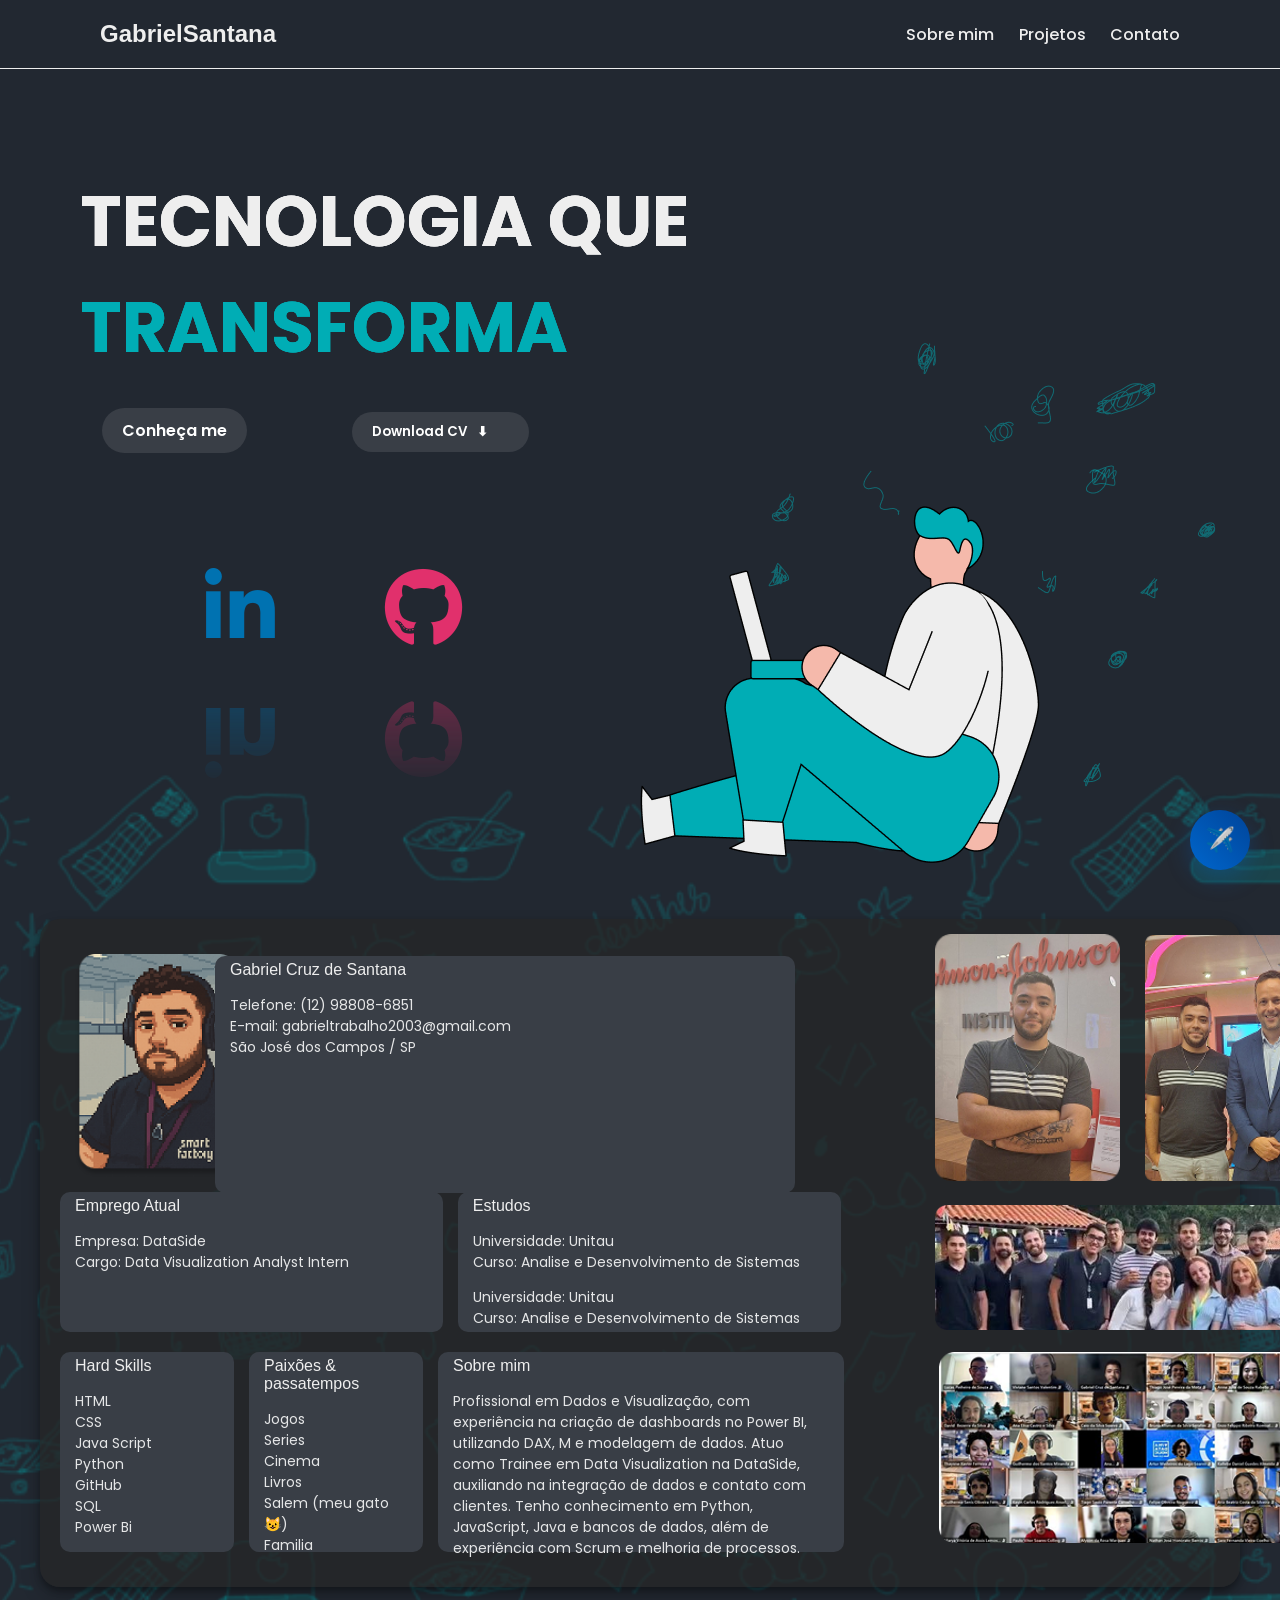
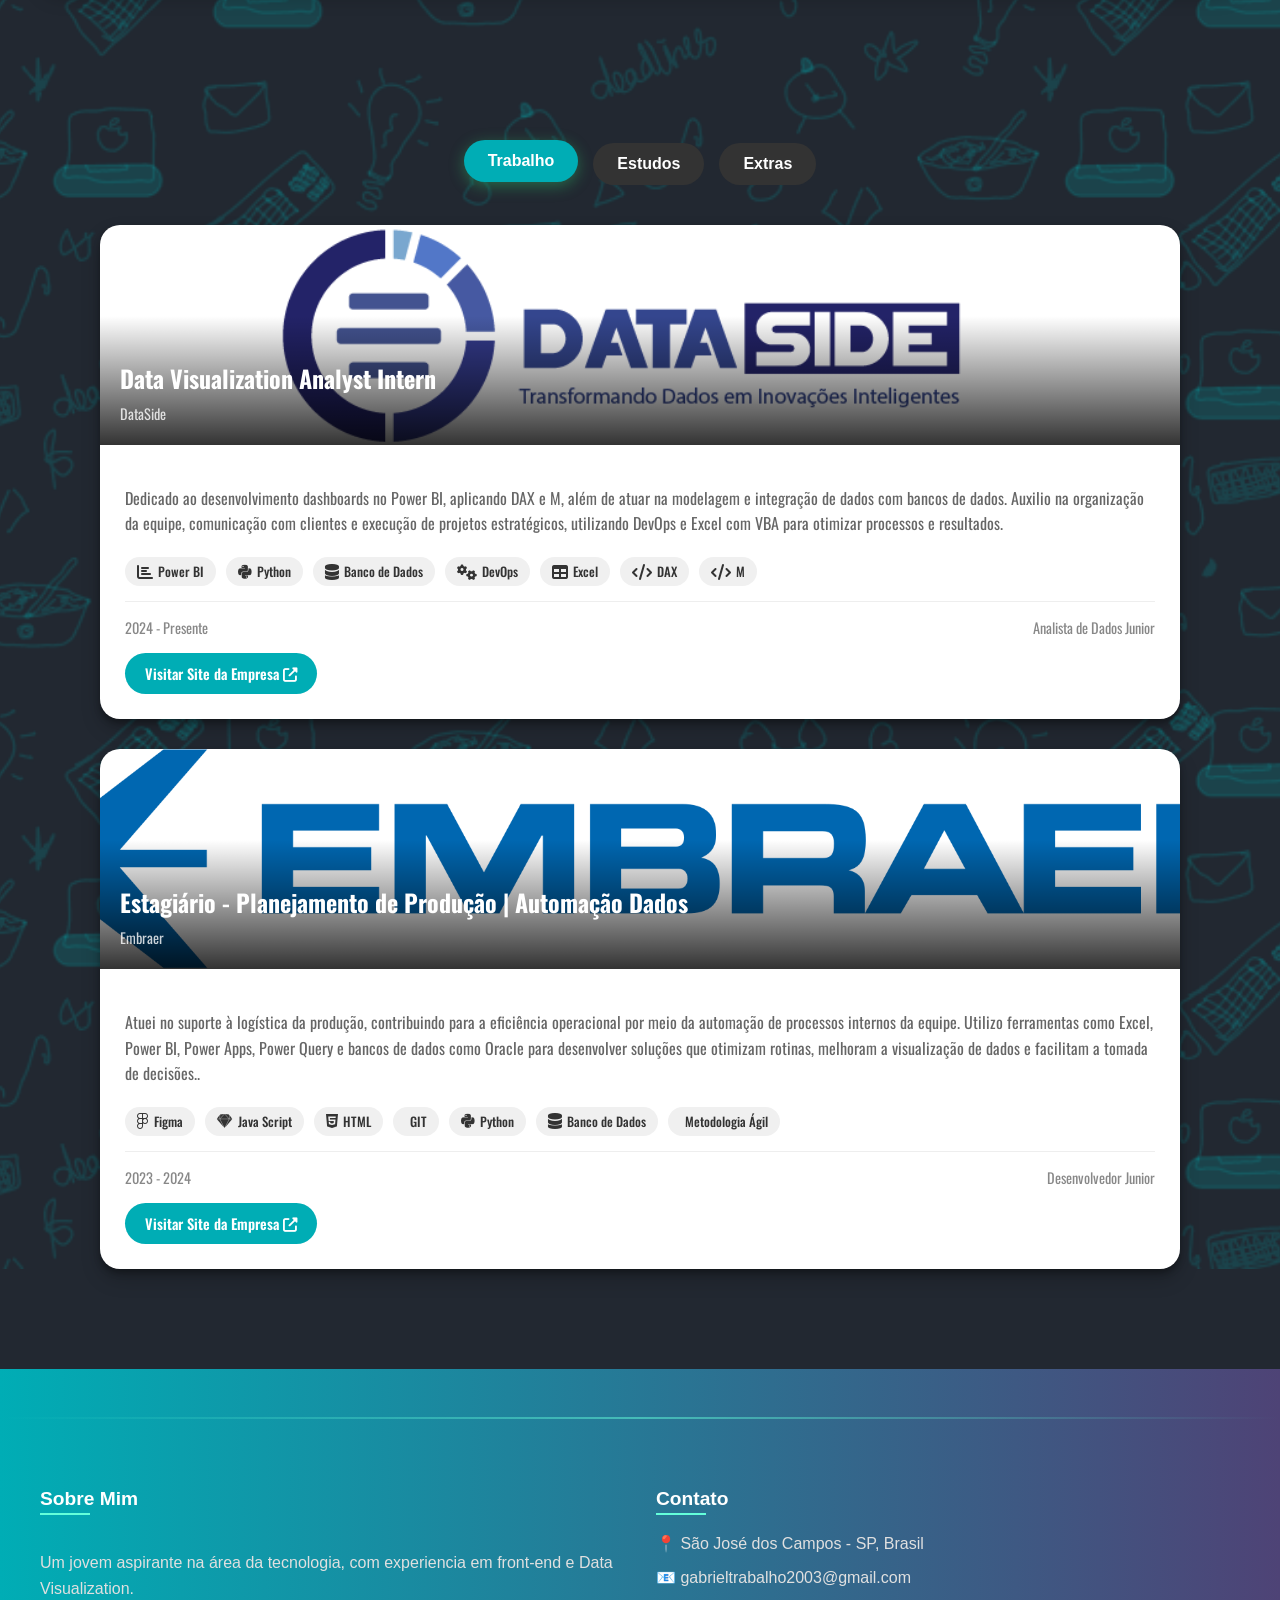
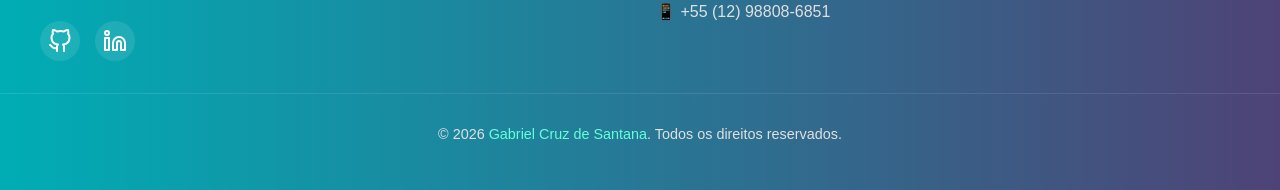
==== index.html @ 1d0c6eae "Rename home.html to index.html" ====
<!DOCTYPE html>
<html lang="en">

<head>
    <link href="https://fonts.googleapis.com/css2?family=Oswald:wght@700&display=swap" rel="stylesheet">
    <link rel="stylesheet" href="https://cdnjs.cloudflare.com/ajax/libs/font-awesome/6.4.2/css/all.min.css">
    <link rel="stylesheet" type="text/css" href="style.css">
    <meta charset="UTF-8">
    <meta name="viewport" content="width=device-width, initial-scale=1.0">
    <title>Document</title>

</head>
<button class="secret-button" onclick="openPasswordModal()">
        ✈️
    </button>

    
    <div class="password-modal" id="passwordModal">
        <div class="password-box">
            <h2>Acesso Especial</h2>
            <p>codigo</p>
            <input type="password" class="password-input" id="passwordInput" placeholder="***">
            <div id="message"></div>
            <br>
            <button class="password-btn" onclick="checkPassword()">Entrar</button>
            <button class="password-btn" onclick="closePasswordModal()" style="background: #666;">Cancelar</button>
        </div>
    </div>

    <div class="animation-container" id="animationContainer">
        <div class="clouds">
            <div class="cloud cloud1"></div>
            <div class="cloud cloud2"></div>
            <div class="cloud cloud3"></div>
        </div>

        <div class="airplane" id="airplane">
            <svg viewBox="0 0 200 100" xmlns="http://www.w3.org/2000/svg">
                <ellipse cx="100" cy="50" rx="80" ry="12" fill="#0066cc"/>
                
                <ellipse cx="80" cy="50" rx="60" ry="8" fill="#004499"/>
                
                <polygon points="20,50 30,40 30,60" fill="#004499"/>
                <polygon points="25,35 35,30 35,45" fill="#0066cc"/>
                
                <circle cx="120" cy="45" r="3" fill="#87CEEB"/>
                <circle cx="130" cy="45" r="3" fill="#87CEEB"/>
                <circle cx="140" cy="45" r="3" fill="#87CEEB"/>
                <circle cx="150" cy="45" r="3" fill="#87CEEB"/>
                
                <ellipse cx="180" cy="50" rx="15" ry="8" fill="#002266"/>
            </svg>
        </div>

        <div class="embraer-logo">
            <h1>TIME EMBRAER</h1>
            <p>Obrigado a todos!</p>
        </div>

        <button class="close-animation" onclick="closeAnimation()">Fechar</button>
    </div>
<body>
    <header class="cabecalho">
        <h1 class="titulo">GabrielSantana</h1>
        <nav class="opicao">
            <a href="#">Sobre mim</a>
            <a href="projetos.html">Projetos</a>
            <a href="#" class="contact-btn" onclick="showContactMessage()">Contato</a>
            <div class="message-overlay" id="messageOverlay">
        <div class="message-box">
            <div class="close-x" onclick="closeMessage()">&times;</div>
            <div class="message-icon">🚧</div>
            <div class="message-title">Em Desenvolvimento</div>
            <div class="message-text">
                Página de contato está sendo construída!<br>
                Em breve você poderá entrar em contato por esse meio. <br> Sita-se Livre para entrar em contato pelo Linkedin
            </div>

            <button class="close-btn" onclick="closeMessage()">Entendi</button>
        </div>
    </div>
        </nav>
    </header>

    <main>
        <div class="stack" style="--stacks: 3;">
            <span style="--index: 0;">
                <h1 class="apresentacao__conteudo__titulo">TECNOLOGIA QUE <br><strong class="titulo-destaque">
                        TRANSFORMA
                    </strong></h1>
            </span>
            <span style="--index: 1;">
                <h1 class="apresentacao__conteudo__titulo">TECNOLOGIA QUE <br><strong class="titulo-destaque">
                        TRANSFORMA
                    </strong></h1>
            </span>
            <span style="--index: 2;">
                <h1 class="apresentacao__conteudo__titulo">TECNOLOGIA QUE <br><strong class="titulo-destaque">
                        TRANSFORMA
                    </strong></h1>
            </span>
        </div>
        <!-- Dentro da div dos botões, adicione o botão animado -->
        <div class="botao1a" style="margin-top: -20px;">
            <a href="#" class="botao1">Conheça me</a>
            <!-- Botão animado -->
            <!-- Botão de download animado -->
            <button class="botao-download" data-arquivo="Currículo Gabriel Santana (2).pdf">
                <span class="texto">Download CV</span>
                <span class="loading">0%</span>
                <span class="icone seta">⬇</span>
                <span class="icone check">✔</span>
              </button>
              

        </div>

        <!-- E no final do body, mantenha esse script -->
        <script>
            document.querySelectorAll('.botao-animado').forEach(botao => {
                botao.addEventListener('click', () => {
                    botao.classList.add('enviado');
                    botao.querySelector('.texto').textContent = 'Enviado';

                    setTimeout(() => {
                        botao.classList.remove('enviado');
                        botao.querySelector('.texto').textContent = 'Enviar';
                    }, 2000);
                });
            });
        </script>

        <div class="codetheword-io" style="margin-left: 150px; margin-top: 100px;">
            <a class="link" href="https://linkedin.com/in/gabriel-santana-dev" target="_blank" style="--color: #0072b1">
                <i class="fa-brands fa-linkedin-in"></i>
            </a>
            <a class="link" href="https://github.com/GabbsSantana" target="_blank" style="--color: #e1306c">
                <i class="fa-brands fa-github"></i>

            </a>
        </div>
        <div class="container-imagens">
            <img class="imagemHome" src="menino de azul.png">
            <img class="imagemHomeback" src="atras menino.png">
        </div>
    </main>
    <main class="pag2" style="margin-top: 100px;">
       
            
            <div class="wrapper">
                <div class="container">
            
                  <!-- Elemento com fundo cinza -->
                    <!-- Elemento SEM fundo -->
                  <div class="item no-bg w-50" style="width: 10%; margin-left: 0px;">
                    <img src="image 4.png" width="10">
                  </div>

                  <div class="item with-bg w-25" style="margin-left: -440px; height: 237px ; margin-top: 17px;">
                    <p class="tituloBloco">Gabriel Cruz de Santana</p>
                    <p></p>
                    <p class="textoBloco"> Telefone: (12) 98808-6851 <br>E-mail: gabrieltrabalho2003@gmail.com <br> São José dos Campos / SP</p>
                  </div>

                  <div style= "margin-top: -278px; margin-left: 875px; border-radius: 8px 8px 8px 8px;">
                    <img src="fotoeu.png" width="185">
                  </div>

                  <div style= "margin-top: -292px; margin-left: 1085px; border-radius: 18px 18px 18px 18px;">
                    <img src="fotojej.png" width="185">
                  </div>

                  <div class="item with-bg w-33" style="height: 140px; margin-top: -50px;">
                    <p class="tituloBloco">Emprego Atual</p>
                    <p></p>
                    <p class="textoBloco"> Empresa: DataSide <br>Cargo:  Data Visualization Analyst Intern</p>
                  </div>

                  <div class="item with-bg w-33" style="height: 140px; margin-top: -50px;">
                    <p class="tituloBloco">Estudos</p>
                    <p></p>
                    <p class="textoBloco"> Universidade: Unitau <br>Curso: Analise e Desenvolvimento de Sistemas</p>
                    <p class="textoBloco"> Universidade: Unitau <br>Curso: Analise e Desenvolvimento de Sistemas</p>
                  </div>

                  <div  style= "margin-top: -142px; margin-left: 875px; border-radius: 8px 8px 8px 8px;">
                    <img src="timeemb.png" width="395px">
                  </div>

                  <div class="item with-bg w-15" style="height: 200px; margin-top: -10px;" >
                    <p class="tituloBloco">Hard Skills</p>
                    <p></p>
                    <p class="textoBloco"> HTML <br> CSS <br> Java Script <br>Python <br> GitHub <br> SQL <br> Power Bi</p>
                  </div>

                  <div class="item with-bg w-15" style="height: 200px; margin-top: -10px;" >
                    <p class="tituloBloco">Paixões & passatempos</p>
                    <p></p>
                    <p class="textoBloco"> Jogos <br> Series <br> Cinema <br>Livros <br> Salem (meu gato😺) <br> Familia </p>
                  </div>

                  <div class="item with-bg w-35"style="height: 200px; margin-top: -10px" >
                    <p class="tituloBloco">Sobre mim</p>
                    <p></p>
                    <p class="textoBloco"> Profissional em Dados e Visualização, com experiência na criação de dashboards no Power BI, 
                        utilizando DAX, M e modelagem de dados. Atuo como Trainee em Data Visualization na DataSide,
                         auxiliando na integração de dados e contato com clientes. Tenho conhecimento em Python, 
                        JavaScript, Java e bancos de dados, além de experiência com Scrum e melhoria de processos.</p>
                  </div>

                  <div  style= "margin-top: -215px; margin-left: 879px; border-radius: 8px 8px 8px 8px;">
                    <img src="dataside.png" width="390px">
                  </div>
                  <!-- 
                  <div class="item no-bg w-25">
                    <img src="foto1.jpg" alt="Imagem">
                  </div>
                  
            
                  <div class="item with-bg w-100">
                    <p>Item que ocupa 100% com fundo</p>
                  </div>
            
                  <div class="item with-bg w-75">
                    <p>Outro com fundo (75%)</p>
                  </div>
            
                  <div class="item no-bg w-25">
                    <p>Outro sem fundo (25%)</p>
                  </div> -->
            
                
              </div>
                </div>
            <div>
                <div style="margin-left: 100px;">
                    <style>
                        ul li a {
                          color: gray; /* cor padrão */
                          text-decoration: none;
                          transition: color 0.3s ease;
                        }
                      
                        ul li.active a {
                          color: white; /* cor quando ativo */
                        }
                      </style>

                      
                      <style>
                      .tab-buttons {
                        display: flex;
                        justify-content: center;
                        margin-bottom: 40px;
                        gap: 15px;
                    }
            
                    .tab-button {
                        padding: 12px 24px;
                        border: none;
                        background: #333;
                        color: white;
                        border-radius: 30px;
                        font-size: 1rem;
                        font-weight: 600;
                        cursor: pointer;
                        transition: all 0.3s ease;
                        position: relative;
                        overflow: hidden;
                        z-index: 1;
                    }
            
                    .tab-button::before {
                        content: '';
                        position: absolute;
                        top: 0;
                        left: 0;
                        width: 0%;
                        height: 100%;
                        background: linear-gradient(90deg, #00ADB5, #2ecc71);
                        transition: width 0.3s ease;
                        z-index: -1;
                    }
            
                    .tab-button:hover::before {
                        width: 100%;
                    }
            
                    .tab-button.active {
                        background: #00ADB5;
                        box-shadow: 0 4px 15px rgba(46, 204, 113, 0.4);
                        transform: translateY(-3px);
                    }
            
                    /* Conteúdo das tabs */
                    .tab-content {
                        display: none;
                        opacity: 0;
                        transform: translateY(20px);
                        transition: all 0.5s ease;
                    }
            
                    .tab-content.active {
                        display: block;
                        opacity: 1;
                        transform: translateY(0);
                    }
            
                    /* Design para Trabalho */
                    .work-section {
                        display: grid;
                        grid-template-columns: repeat(auto-fill, minmax(900px, 1fr));
                        gap: 30px;
                    }
            
                    .work-card {
                        
                        background: white;
                        border-radius: 20px;
                        overflow: hidden;
                        box-shadow: 
  0 4px 6px rgba(0, 0, 0, 0.3), 
  0 10px 20px rgba(0, 0, 0, 0.2);
                        transition: all 0.3s ease;
                        position: relative;
                    }
            
                    .work-card:hover {
                        transform: translateY(-10px);
                        box-shadow: 0 20px 40px rgba(0,0,0,0.15);
                    }
            
                    .work-card-header {
                        height: 220px;
                        position: relative;
                        overflow: hidden;
                    }
            
                    .company-image {
                        width: 100%;
                        height: 100%;
                        object-fit: cover;
                        transition: all 0.5s ease;
                    }
            
                    .work-card:hover .company-image {
                        transform: scale(1.05);
                    }
            
                    .work-card-overlay {
                        position: absolute;
                        bottom: 0;
                        left: 0;
                        right: 0;
                        background: linear-gradient(to top, rgba(0,0,0,0.8), rgba(0,0,0,0));
                        padding: 20px;
                        color: white;
                    }
            
                    .work-card-overlay h3 {
                        font-size: 1.5rem;
                        margin-bottom: 5px;
                        color: white;
                    }
            
                    .work-card-overlay span {
                        font-size: 0.9rem;
                        opacity: 0.8;
                    }
            
                    .work-card-body {
                        padding: 25px;
                    }
            
                    .work-card p {
                        color: #666;
                        line-height: 1.6;
                        margin-bottom: 20px;
                    }
            
                    .tech-tags {
                        display: flex;
                        flex-wrap: wrap;
                        gap: 10px;
                        margin: 15px 0;
                    }
            
                    .tech-tag {
                        background: #f0f0f0;
                        color: #333;
                        padding: 5px 12px;
                        border-radius: 15px;
                        font-size: 0.8rem;
                        font-weight: 500;
                        display: inline-flex;
                        align-items: center;
                        transition: all 0.3s ease;
                    }
            
                    .tech-tag:hover {
                        background: #e0e0e0;
                        transform: translateY(-2px);
                    }
            
                    .tech-tag i {
                        margin-right: 5px;
                        font-size: 1rem;
                    }
            
                    .work-meta {
                        display: flex;
                        justify-content: space-between;
                        color: #888;
                        font-size: 0.9rem;
                        border-top: 1px solid #eee;
                        padding-top: 15px;
                        margin-top: 15px;
                    }
            
                    .company-button {
                        display: inline-block;
                        padding: 10px 20px;
                        background: #00ADB5;
                        color: white;
                        text-decoration: none;
                        border-radius: 30px;
                        font-weight: 600;
                        font-size: 0.9rem;
                        transition: all 0.3s ease;
                        text-align: center;
                        margin-top: 15px;
                    }
            
                    .company-button:hover {
                        transform: translateY(-3px);
                        box-shadow: 0 10px 20px rgba(46, 204, 113, 0.3);
                    }
            
                    /* Design para Estudos */
                    .studies-section {
                        position: relative;
                    }
            
                    .timeline {
                        position: relative;
                        max-width: 1200px;
                        margin: 0 auto;
                    }
            
                    .timeline::after {
                        content: '';
                        position: absolute;
                        width: 6px;
                        background-color: #3498db;
                        top: 0;
                        bottom: 0;
                        left: 50%;
                        margin-left: -3px;
                        border-radius: 10px;
                    }
            
                    .timeline-item {
                        padding: 10px 40px;
                        position: relative;
                        width: 50%;
                        margin-bottom: 60px;
                    }
            
                    .timeline-item::after {
                        content: '';
                        position: absolute;
                        width: 25px;
                        height: 25px;
                        background-color: white;
                        border: 4px solid #2ecc71;
                        top: 15px;
                        border-radius: 50%;
                        z-index: 1;
                    }
            
                    .left {
                        left: 0;
                    }
            
                    .right {
                        left: 50%;
                    }
            
                    .left::after {
                        right: -17px;
                    }
            
                    .right::after {
                        left: -17px;
                    }
            
                    .timeline-content {
                        padding: 25px;
                        background-color: white;
                        position: relative;
                        border-radius: 15px;
                        box-shadow: 0 10px 30px rgba(0,0,0,0.08);
                    }
            
                    .timeline-content::after {
                        content: '';
                        position: absolute;
                        border-width: 10px;
                        border-style: solid;
                    }
            
                    .left .timeline-content::after {
                        top: 15px;
                        right: -20px;
                        border-color: transparent transparent transparent white;
                    }
            
                    .right .timeline-content::after {
                        top: 15px;
                        left: -20px;
                        border-color: transparent white transparent transparent;
                    }
            
                    .timeline-date {
                        display: inline-block;
                        background:  #3498db;
                        color: white;
                        padding: 5px 15px;
                        border-radius: 20px;
                        font-size: 0.9rem;
                        margin-bottom: 10px;
                    }
            
                    .timeline-item h3 {
                        font-size: 1.3rem;
                        margin-bottom: 10px;
                        color: #333;
                    }
            
                    .timeline-item p {
                        color: #666;
                        line-height: 1.6;
                    }
            
                    .study-tech-tags {
                        display: flex;
                        flex-wrap: wrap;
                        gap: 8px;
                        margin-top: 15px;
                    }
            
                    .study-tech-tag {
                        background: rgba(52, 152, 219, 0.1);
                        color: #3498db;
                        padding: 3px 10px;
                        border-radius: 12px;
                        font-size: 0.8rem;
                    }
            
                    /* Design para Outros */
                    .others-section {
                        display: flex;
                        flex-wrap: wrap;
                        gap: 30px;
                        justify-content: center;
                    }
            
                    .hexagon-container {
                        width: 300px;
                        text-align: center;
                        margin-bottom: 20px;
                    }
            
                    .hexagon {
                        position: relative;
                        width: 200px;
                        height: 115px;
                        background: linear-gradient(45deg, #6c5ce7, #a29bfe);
                        margin: 57.5px auto;
                        border-radius: 10px;
                        transition: all 0.3s ease;
                        display: flex;
                        align-items: center;
                        justify-content: center;
                        color: white;
                        font-size: 40px;
                    }
            
                    .hexagon:before,
                    .hexagon:after {
                        content: "";
                        position: absolute;
                        width: 0;
                        left: 0;
                        border-left: 100px solid transparent;
                        border-right: 100px solid transparent;
                    }
            
                    .hexagon:before {
                        bottom: 100%;
                        border-bottom: 57.5px solid #6c5ce7;
                    }
            
                    .hexagon:after {
                        top: 100%;
                        border-top: 57.5px solid #a29bfe;
                    }
            
                    .hexagon:hover {
                        transform: scale(1.05) rotate(5deg);
                        box-shadow: 0 15px 30px rgba(108, 92, 231, 0.3);
                    }
            
                    .hexagon-details {
                        margin-top: 80px;
                        padding: 20px;
                        background: white;
                        border-radius: 15px;
                        box-shadow: 0 10px 30px rgba(0,0,0,0.08);
                    }
            
                    .hexagon-details h3 {
                        font-size: 1.3rem;
                        margin-bottom: 10px;
                        color: #333;
                    }
            
                    .hexagon-details p {
                        color: #666;
                        line-height: 1.6;
                    }
            
                    /* Responsividade */
                    @media screen and (max-width: 768px) {
                        .work-section {
                            grid-template-columns: 1fr;
                        }
            
                        .timeline::after {
                            left: 31px;
                        }
            
                        .timeline-item {
                            width: 100%;
                            padding-left: 70px;
                            padding-right: 25px;
                        }
            
                        .timeline-item::after {
                            left: 15px;
                        }
            
                        .left::after, .right::after {
                            left: 15px;
                        }
            
                        .right {
                            left: 0%;
                        }
            
                        .left .timeline-content::after, 
                        .right .timeline-content::after {
                            left: -20px;
                            border-color: transparent white transparent transparent;
                        }
                    }
                </style>
                <!-- Link para ícones Font Awesome -->
                <link rel="stylesheet" href="https://cdnjs.cloudflare.com/ajax/libs/font-awesome/6.2.0/css/all.min.css">
            </head>
            
            <body >
                <div class="container1">
                    
                    <!-- Botões de navegação entre as abas -->
                    <div class="tab-buttons" style="margin-left: -100px;">
                        <button class="tab-button active" data-tab="work">Trabalho</button>
                        <button class="tab-button" data-tab="studies">Estudos</button>
                        <button class="tab-button" data-tab="others">Extras</button>
                    </div>
                    
                    <!-- Conteúdo da aba Trabalho -->
                    <div id="work" class="tab-content active">
                        <div class="work-section" style="margin-right:100px;"    >
                            <div class="work-card"  >
                                <div class="work-card-header">
                                    <img src="dataside_logo.png" alt="Empresa Exemplo" class="company-image">
                                    <div class="work-card-overlay">
                                        <h3>Data Visualization Analyst Intern</h3>
                                        <span>DataSide</span>
                                    </div>
                                </div>
                                <div class="work-card-body">
                                    <p>Dedicado ao desenvolvimento dashboards no Power BI, aplicando DAX e M, além de atuar na modelagem e 
                                        integração de dados com bancos de dados. Auxilio na organização da equipe, comunicação com clientes e 
                                        execução de projetos estratégicos, utilizando DevOps e Excel com VBA para otimizar processos e resultados.</p>
                                    
                                    <div class="tech-tags">
                                        <span class="tech-tag"><i class="fas fa-chart-bar"></i> Power BI</span>
                                        <span class="tech-tag"><i class="fa-brands fa-python"></i> Python</span>
                                        <span class="tech-tag"><i class="fa-solid fa-database"></i> Banco de Dados</span>
                                        <span class="tech-tag"><i class="fas fa-cogs"></i> DevOps</span>
                                        <span class="tech-tag"><i class="fas fa-table"></i> Excel</span>
                                        <span class="tech-tag"><i class="fas fa-code"></i> DAX</span>
                                        <span class="tech-tag"><i class="fas fa-code"></i> M</span>

                                    </div>
                                    
                                    <div class="work-meta">
                                        <span>2024 - Presente</span>
                                        <span>Analista de Dados Junior</span>
                                    </div>
                                    
                                    <a href="https://www.dataside.com.br/" target="_blank" class="company-button">Visitar Site da Empresa <i class="fas fa-external-link-alt"></i></a>
                                </div>
                            </div>
                            
                            <div class="work-card">
                                <div class="work-card-header">
                                    <img src="Embraer_logo.png" alt="Empresa Exemplo" class="company-image">
                                    <div class="work-card-overlay">
                                        <h3>Estagiário - Planejamento de Produção | Automação Dados</h3>
                                        <span>Embraer</span>
                                    </div>
                                </div>
                                <div class="work-card-body">
                                    <p> Atuei no suporte à logística da produção, contribuindo para a eficiência operacional por meio da automação de processos internos da equipe. 
                                        Utilizo ferramentas como Excel, Power BI, Power Apps, Power Query e bancos de dados 
                                        como Oracle para desenvolver soluções que otimizam rotinas, melhoram a visualização de dados e facilitam a tomada de decisões..</p>
                                    
                                    <div class="tech-tags">
                                        <span class="tech-tag"><i class="fab fa-figma"></i> Figma</span>
                                        <span class="tech-tag"><i class="fab fa-sketch"></i> Java Script</span>
                                        <span class="tech-tag"><i class="fa-brands fa-html5"></i> HTML</span>
                                        <span class="tech-tag"><i class="fa-brands fahon"></i> GIT</span>
                                        <span class="tech-tag"><i class="fa-brands fa-python"></i> Python</span>
                                        <span class="tech-tag"><i class="fa-solid fa-database"></i> Banco de Dados</span>
                                        <span class="tech-tag"><i></i> Metodologia Ágil</span>
                                    </div>
                                    
                                    <div class="work-meta">
                                        <span>2023 - 2024</span>
                                        <span>Desenvolvedor Junior</span>
                                    </div>
                                    
                                    <a href="https://embraer.com/br/pt" target="_blank" class="company-button">Visitar Site da Empresa <i class="fas fa-external-link-alt"></i></a>
                                </div>
                            </div>
                            
                            
                        </div>
                    </div>
                    
                    <div id="studies" class="tab-content">
                        <div class="studies-section">
                            <div class="timeline">
                                <div class="timeline-item left" style="margin-left: -80px;">
                                    <div class="timeline-content">
                                        <span class="timeline-date">2025 - 2027</span>
                                        <h3>Big Data e Inteligência Analítica - Grupo Anchieta</h3>
                                        <p>Curso voltado para o domínio de ferramentas e técnicas de análise de grandes volumes de dados, com foco em geração de insights
                                             estratégicos. Estudo de fundamentos de Big Data, estatística aplicada, mineração de dados, visualização com ferramentas como
                                              Power BI e linguagens como Python e SQL. A formação desenvolve competências para tomada de decisão orientada por dados.</p>
                                        <div class="study-tech-tags">
                                            <span class="study-tech-tag">Python</span>
                                            <span class="study-tech-tag">TensorFlow</span>
                                            <span class="study-tech-tag">PyTorch</span>
                                            <span class="study-tech-tag">Deep Learning</span>
                                            <span class="study-tech-tag">Algoritmos</span>
                                        </div>
                                    </div>
                                </div>
                                
                                <div class="timeline-item right">
                                    <div class="timeline-content">
                                        <span class="timeline-date">2023 - 2026</span>
                                        <h3>Análise e Desenvolvimento de Sistemas - UNITAU</h3>
                                        <p>Curso focado em desenvolvimento de software, análise de sistemas, bancos de dados, lógica de programação 
                                            e metodologias ágeis. Ao longo da formação, desenvolvo habilidades práticas em linguagens como Java, 
                                            JavaScript e Python, além de atuar com modelagem de dados, engenharia de software e infraestrutura.

                                        </p>
                                        <div class="study-tech-tags">
                                            <span class="study-tech-tag">Java</span>
                                            <span class="study-tech-tag">SQL</span>
                                            <span class="study-tech-tag">UML</span>
                                            <span class="study-tech-tag">Metodologias Ágeis</span>
                                            <span class="study-tech-tag">Estrutura de Dados</span>
                                        </div>
                                    </div>
                                </div>
                                
                            </div>
                        </div>
                    </div>
                    
                    <div id="others" class="tab-content">
                        <div class="others-section">
                             <div id="container" style="background-color: #f0f0f0   ;">
  <div class="container">
        <div class="program-section">
            <div class="header">
                <h1 class="program-title">1000dev</h1>
                <p class="program-subtitle">Programa de Desenvolvimento em Tecnologia</p>
            </div>

            <div class="content-grid">
                <div class="programa1000dev-mentor-section">
                    <h3 class="programa1000dev-mentor-title">💬 Depoimento do Mentor</h3>
                    <blockquote class="programa1000dev-mentor-quote">
                        "Tive a oportunidade de atuar como mentor do Gabriel no programa 1000 DEVs. Durante esse período, ele demonstrou grande engajamento, 
                        dedicação e interesse em seu desenvolvimento, buscando constantemente aprimorar tanto suas soft skills quanto suas hard skills.

Gabriel sempre esteve aberto a feedbacks e, de forma proativa, implementou ações para melhorar seu desempenho profissional e evoluir suas habilidades técnicas.

Tenho certeza de que Gabriel tem um futuro brilhante pela frente!
                    </blockquote>
                    <div class="programa1000dev-mentor-info">
                        <div class="programa1000dev-mentor-avatar">JS</div>
                        <div class="programa1000dev-mentor-details">
                            <h4>André Oliveira </h4>
                            <p>Gerente de Marketing | Johnson & Johnson</p>
                        </div>
                    </div>
                </div>

                <div class="program-images">
                    <div class="image-placeholder" onclick="openModal('fotojej.png')">
                        <img src="fotojej.png">
                    </div>
                    <div class="image-placeholder" onclick="openModal('grupoJJ.jpg')">
                        <img src="grupoJJ.jpg" style="width: 200px;">
                    </div>
                    
                </div>
            </div>

            <div class="partners-section">
                <h2 class="partners-title">Parceiros do Programa</h2>
                <div class="partners-grid">
                    <div class="partner-logo jj">
                        <div>JOHNSON &</div>
                        <div>JOHNSON</div>
                        <div style="font-size: 0.7rem; margin-top: 0.3rem;">Healthcare Innovation</div>
                    </div>
                    <div class="partner-logo einstein">
                        <div>HOSPITAL</div>
                        <div>ALBERT EINSTEIN</div>
                        <div style="font-size: 0.7rem; margin-top: 0.3rem;">Excellence in Health</div>
                    </div>
                    <div class="partner-logo mesttra">
                        <div>MESTTRA</div>
                        <div style="font-size: 0.7rem; margin-top: 0.3rem;">Education & Technology</div>
                    </div>
                </div>
            </div>

            <div class="achievements">
                <h3>🚀 Conquistas no Programa</h3>
                <p>Desenvolvimento de habilidades técnicas avançadas e networking profissional no setor de tecnologia.</p>
            </div>
        </div>
    </div>

    <!-- Modal para exibir fotos grandes -->
    <div id="photoModal" class="modal">
        <div class="modal-content">
            <span class="close" onclick="closeModal()">&times;</span>
            <img class="modal-image" id="modalImage" src="" alt="Foto do Programa">
        </div>
    </div>

    <script>
        function openModal(imageSrc) {
            const modal = document.getElementById('photoModal');
            const modalImg = document.getElementById('modalImage');
            modal.style.display = 'block';
            modalImg.src = imageSrc;
        }

        function closeModal() {
            const modal = document.getElementById('photoModal');
            modal.style.display = 'none';
        }

        // Fechar modal clicando fora da imagem
        window.onclick = function(event) {
            const modal = document.getElementById('photoModal');
            if (event.target == modal) {
                modal.style.display = 'none';
            }
        }

        // Fechar modal com tecla ESC
        document.addEventListener('keydown', function(event) {
            if (event.key === 'Escape') {
                closeModal();
            }
        });
    </script>
                        </div>
                    </div>
                </div>
            
                <script>
                    document.addEventListener('DOMContentLoaded', function() {
                        // Funcionalidade das abas
                        const tabButtons = document.querySelectorAll('.tab-button');
                        const tabContents = document.querySelectorAll('.tab-content');
                        
                        tabButtons.forEach(button => {
                            button.addEventListener('click', function() {
                                // Remover classes ativas
                                tabButtons.forEach(btn => btn.classList.remove('active'));
                                tabContents.forEach(content => content.classList.remove('active'));
                                
                                // Adicionar classe ativa ao botão clicado
                                this.classList.add('active');
                                
                                // Mostrar conteúdo correspondente
                                const tabId = this.getAttribute('data-tab');
                                document.getElementById(tabId).classList.add('active');
                            });
                        });
                        
                        // Efeito de animação ao aparecer
                        function animateContent() {
                            const activeContent = document.querySelector('.tab-content.active');
                            if (activeContent) {
                                const items = activeContent.querySelectorAll('.work-card, .timeline-item, .hexagon-container');
                                items.forEach((item, index) => {
                                    setTimeout(() => {
                                        item.style.opacity = '0';
                                        item.style.transform = 'translateY(20px)';
                                        setTimeout(() => {
                                            item.style.transition = 'all 0.5s ease';
                                            item.style.opacity = '1';
                                            item.style.transform = 'translateY(0)';
                                        }, 50);
                                    }, index * 150);
                                });
                            }
                        }
                        
                        // Inicializar animação
                        animateContent();
                        
                        // Adicionar animação ao trocar de aba
                        tabButtons.forEach(button => {
                            button.addEventListener('click', function() {
                                setTimeout(animateContent, 100);
                            });
                        });
                    });
                </script>
            </div>
       </div>
    </main>
    
    <footer class="footer">
        <div class="footer-divider"></div>
        <div class="footer-container">
            <div class="footer-section">
                <h3>Sobre Mim</h3>
                <p>Um jovem aspirante na área da tecnologia, com experiencia em front-end e Data Visualization.</p>
                <div class="social-icons">
                    <a  href="https://github.com/GabbsSantana" aria-label="GitHub" target="_blank">
                        <svg width="24" height="24" viewBox="0 0 24 24" fill="none" stroke="currentColor" stroke-width="2" stroke-linecap="round" stroke-linejoin="round">
                            <path d="M9 19c-5 1.5-5-2.5-7-3m14 6v-3.87a3.37 3.37 0 0 0-.94-2.61c3.14-.35 6.44-1.54 6.44-7A5.44 5.44 0 0 0 20 4.77 5.07 5.07 0 0 0 19.91 1S18.73.65 16 2.48a13.38 13.38 0 0 0-7 0C6.27.65 5.09 1 5.09 1A5.07 5.07 0 0 0 5 4.77a5.44 5.44 0 0 0-1.5 3.78c0 5.42 3.3 6.61 6.44 7A3.37 3.37 0 0 0 9 18.13V22"></path>
                        </svg>
                    </a>
                    <a href="https://www.linkedin.com/in/gabriel-santana-dev/" aria-label="LinkedIn" target="_blank">
                        <svg width="24" height="24" viewBox="0 0 24 24" fill="none" stroke="currentColor" stroke-width="2" stroke-linecap="round" stroke-linejoin="round">
                            <path d="M16 8a6 6 0 0 1 6 6v7h-4v-7a2 2 0 0 0-2-2 2 2 0 0 0-2 2v7h-4v-7a6 6 0 0 1 6-6z"></path>
                            <rect x="2" y="9" width="4" height="12"></rect>
                            <circle cx="4" cy="4" r="2"></circle>
                        </svg>
                    </a>
                
                </div>
            </div>

        

            <div class="footer-section contact-info">
                <h3>Contato</h3>
                <span>📍 São José dos Campos - SP, Brasil</span>
                <span>📧 gabrieltrabalho2003@gmail.com</span>
                <span>📱 +55 (12) 98808-6851</span>
            </div>

           
        </div>

        <div class="copyright">
            &copy; <span id="year">2025</span> <a href="#">Gabriel Cruz de Santana</a>. Todos os direitos reservados.
            <script>
                document.getElementById('year').textContent = new Date().getFullYear();
            </script>
            <script>
        function openPasswordModal() {
            document.getElementById('passwordModal').style.display = 'flex';
            document.getElementById('passwordInput').focus();
        }

        function closePasswordModal() {
            document.getElementById('passwordModal').style.display = 'none';
            document.getElementById('passwordInput').value = '';
            document.getElementById('message').innerHTML = '';
        }

        function checkPassword() {
            const password = document.getElementById('passwordInput').value;
            const messageDiv = document.getElementById('message');
            
            if (password === '123') {
                messageDiv.innerHTML = '<div class="success-message">Acesso liberado! Iniciando animação...</div>';
                setTimeout(() => {
                    closePasswordModal();
                    startAnimation();
                }, 1000);
            } else {
                messageDiv.innerHTML = '<div class="error-message">Senha incorreta. Tente novamente.</div>';
                document.getElementById('passwordInput').value = '';
                document.getElementById('passwordInput').focus();
            }
        }

        function startAnimation() {
            const container = document.getElementById('animationContainer');
            container.style.display = 'block';
            
            // Reset da animação do avião
            const airplane = document.getElementById('airplane');
            airplane.style.animation = 'none';
            airplane.offsetHeight; // Trigger reflow
            airplane.style.animation = 'flyAcross 8s ease-in-out';
        }

        function closeAnimation() {
            document.getElementById('animationContainer').style.display = 'none';
        }

        // Permitir Enter na senha
        document.getElementById('passwordInput').addEventListener('keypress', function(e) {
            if (e.key === 'Enter') {
                checkPassword();
            }
        });

        // Fechar modal com ESC
        document.addEventListener('keydown', function(e) {
            if (e.key === 'Escape') {
                if (document.getElementById('passwordModal').style.display === 'flex') {
                    closePasswordModal();
                } else if (document.getElementById('animationContainer').style.display === 'block') {
                    closeAnimation();
                }
            }
        });

        function showContactMessage() {
            const overlay = document.getElementById('messageOverlay');
            overlay.classList.add('show');
            
            // Adiciona som de notificação (opcional)
            // playNotificationSound();
        }

        function closeMessage() {
            const overlay = document.getElementById('messageOverlay');
            overlay.classList.remove('show');
        }

        // Fecha a mensagem ao clicar no fundo
        document.getElementById('messageOverlay').addEventListener('click', function(e) {
            if (e.target === this) {
                closeMessage();
            }
        });

        // Fecha a mensagem com a tecla ESC
        document.addEventListener('keydown', function(e) {
            if (e.key === 'Escape') {
                closeMessage();
            }
        });

        // Função opcional para som de notificação
        function playNotificationSound() {
            // Cria um som simples usando Web Audio API
            const audioContext = new (window.AudioContext || window.webkitAudioContext)();
            const oscillator = audioContext.createOscillator();
            const gainNode = audioContext.createGain();
            
            oscillator.connect(gainNode);
            gainNode.connect(audioContext.destination);
            
            oscillator.frequency.setValueAtTime(800, audioContext.currentTime);
            gainNode.gain.setValueAtTime(0.1, audioContext.currentTime);
            gainNode.gain.exponentialRampToValueAtTime(0.01, audioContext.currentTime + 0.5);
            
            oscillator.start(audioContext.currentTime);
            oscillator.stop(audioContext.currentTime + 0.5);
        }
    </script>
        </div>
    </footer>
</body>

</html>
<script src="home.js"></script>
---- style.css ----
@import url('https://fonts.googleapis.com/css2?family=Krona+One&family=Montserrat:wght@400;600&family=Poppins&display=swap');
@import url("https://use.fontawesome.com/releases/v6.4.2/css/all.css");
@import url('https://fonts.googleapis.com/css?family=Oswald:400,700');
@import url('https://fonts.googleapis.com/css2?family=Righteous&display=swap');




 .message-box {
            background: white;
            padding: 30px;
            border-radius: 10px;
            box-shadow: 0 10px 30px rgba(0, 0, 0, 0.3);
            text-align: center;
            max-width: 400px;
            width: 90%;
            transform: scale(0.7) translateY(50px);
            transition: all 0.4s cubic-bezier(0.68, -0.55, 0.265, 1.55);
        }

        .message-overlay.show .message-box {
            transform: scale(1) translateY(0);
        }

        /* Ícone animado */
        .message-icon {
            font-size: 3rem;
            margin-bottom: 20px;
            animation: bounce 1s ease-in-out infinite alternate;
        }

        @keyframes bounce {
            from {
                transform: translateY(0px);
            }
            to {
                transform: translateY(-10px);
            }
        }

        /* Título da mensagem */
        .message-title {
            color: #333;
            font-size: 1.5rem;
            margin-bottom: 15px;
            font-weight: bold;
        }

        /* Texto da mensagem */
        .message-text {
            color: #666;
            font-size: 1rem;
            margin-bottom: 25px;
            line-height: 1.5;
        }

        /* Botão de fechar */
        .close-btn {
            background: #28a745;
            color: white;
            padding: 10px 20px;
            border: none;
            border-radius: 5px;
            cursor: pointer;
            font-size: 14px;
            transition: all 0.3s;
        }

        .close-btn:hover {
            background: #218838;
            transform: translateY(-2px);
        }



        /* X para fechar no canto */
        .close-x {
            position: absolute;
            top: 15px;
            right: 20px;
            font-size: 20px;
            color: #999;
            cursor: pointer;
            transition: color 0.3s;
        }

        .close-x:hover {
            color: #333;
        }
        .message-overlay {
            position: fixed;
            top: 0;
            left: 0;
            width: 100%;
            height: 100%;
            background: rgba(0, 0, 0, 0.5);
            display: none;
            justify-content: center;
            align-items: center;
            z-index: 1000;
            opacity: 0;
            transition: opacity 0.3s ease;
        }

        .message-overlay.show {
            display: flex;
            opacity: 1;
        }




body {
    background-color: #222831;
    margin: 0;
    padding: 0;
    color: #EEEEEE;
    font-family: 'Oswald', sans-serif;
}

.cabecalho {
    border-bottom: 1px solid #EEEEEE;
    padding: 20px 100px;
    display: flex;
    justify-content: space-between;
    align-items: center;
}

.titulo {
    font-weight: 700;
    font-size: 24px;
    margin: 0;
}

.opicao a {
    margin-left: 20px;
    color: #EEEEEE;
    text-decoration: none;
    font-weight: 500;
    font-family: 'Poppins';
}

.opicao a:hover {
    text-decoration: underline;
}

.apresentacao__conteudo__titulo{
    margin-left: 80px;
    margin-top: 100px;
    color: #EEEEEE;
    font-size: 70px;
    font-family: 'Poppins', sans-serif;
    font-weight: bold;
}

.titulo-destaque{
    color: #00ADB5;
}

.stack {
    display: grid;
    grid-template-columns: 1fr;
}

.stack span{
    font-weight: bold;
    grid-row-start: 1;
    grid-column-start: 1;
    font-size: 4rem;
    --stack-height: calc(100% / var(--stacks) - 1px);
    --inverse-index: calc(calc(var(--stacks)-1) - var(-index));
    --clip-top: calc(var(--strack-height) * var(--index));
    --clip-bottom: calc(var(--stack-height) * var(--inverse-index));
    clip-path: inset(var(--clip-top) 0 var(--clip-bottom) 0);
    animation: stack 340ms cubic-bezier(.46, .29, 0, 1.24) 1 backwards calc(var(--index) * 120ms), glitch 2s ease infinite 2s alternate-reverse;
}

.stack span:nth-child(odd) { --glitch-translate: 8px}
.stack span:nth-child(even) {--glitch-translate:-8px}

@keyframes stack {
    0%{
        opacity: 0;
        transform: translateX(-50%);
        text-shadow: -2px 3px 0 red, 2px -3px 0 blue;
    };
    60%{
        opacity:0.5;
        transform: translateX(50%);
    }
    80%{
        transform: none;
        opacity: 1;
        text-shadow: 2px -3px 0 red, -2px 3px 0 blue;
    }
    100%{
        text-shadow: none;
    }
}

@keyframes glitch{
    0%{
        text-shadow: -2px 3px 0 red, 2px -3px 0 blue;
        transform: translate(var(--glitch-translate));
    }
    2%{
        text-shadow: 2px -3px 0 red, -2px 3px 0 blue;
    }
    5%, 100% { text-shadow: none; transform: none;}
}


.link{
    margin: 0 35px ;
    border-radius: 50%;
    box-sizing: border-box;
    background: #fff;
    width: 110px;
    height: 110px;
    display: inline-flex;
    justify-content: center ;
    align-items: center;
    text-decoration: none;
    transition: 0.5s;
    background: rgba(0, 0, 0, 0);
    color: var(--color);
    font-size: 5em;
    -webkit-box-reflect: below 20px linear-gradient(to bottom, rgba(0, 0, 0, 0), rgba(37, 7, 7, 0.4));
    
}

.link:hover{
    background: var(--color);
    color: #050801;
    box-shadow: 0 0 5px var(--color),
        0 0 25px var(--color),
        0 0 50px var(--color),
        0 0 200px var(--color);

}

.container-imagens {
    position: relative;
    width: fit-content; /* Ou defina uma largura fixa, se quiser */
}

.imagemHome,
.imagemHomeback {
    position: absolute;
    top: -25vw;
    left: 60vw;
}

.imagemHome {
    z-index: 2; /* Fica na frente */
    top: -14vw;
    left: 50vw;
}

.imagemHomeback {
    z-index: 1; /* Fica atrás */
}

.botao1 {
    color: #ffffff;
    text-decoration: none; /* remove sublinhado */
    font-family: 'Poppins', sans-serif;
    display: inline-block;
    margin-left: 8vw;
    background-color: #393E46;
    padding: 10px 20px;
    border: none;
    border-radius: 30px;
    font-weight: 600;
    cursor: pointer;
    transition: background-color 0.3s ease;
}

.botao1:hover {
    background-color: #00ADB5;
    color: #000000; /* mantém a cor no hover */
}

.botao-download {
    font-weight: 600;
    font-family: 'Poppins', sans-serif;
    margin-left: 100px;
    position: relative;
    display: inline-flex;
    align-items: center;
    gap: 10px;
    padding: 10px 20px;
    border: none;
    background-color: #393E46;
    color: white;
    border-radius: 30px;
    text-decoration: none;
    cursor: pointer;
    transition: background-color 0.3s ease;
    overflow: hidden;
  }

  .botao-download:hover{
    background-color: #00ADB5;
    color: #000000;
  }
  
  .botao-download .seta,
  .botao-download .check {
    transition: all 0.3s ease;
  }
  
  .botao-download .loading {
    position: absolute;
    right: 20px;
    top: 50%;
    transform: translateY(-50%);
    font-size: 16px;
    font-weight: bold;
    opacity: 0;
    transition: all 0.3s ease;
  }
  
  .botao-download.baixando .seta,
  .botao-download.baixando .check {
    opacity: 0;
    transform: translateY(-50%) scale(0.5);
  }
  
  .botao-download.baixando .loading {
    opacity: 1;
  }
  
  .botao-download .check {
    color: lime;
    opacity: 0;
  }

  .pag2 {
    background-image: url('fundo.png');
    background-size: cover;
    background-position: center;
    background-repeat: no-repeat;
    margin: 0;
    padding: 0;
    color: #EEEEEE;
    font-family: 'Oswald', sans-serif;
  }

  .sobremim{
    margin-top: 200px;
    margin-left: 10vw;
    display: inline-block;
    padding: 20vw 40vw;
    background-color: #262525;
    opacity: 55%;
  }
  
  .avatar{
    margin-top: -700px;
    margin-left: -600px;
  }
  
  .sobremim1{
    background-color: #262525;
  }

  body {
    margin: 0;
    font-family: sans-serif;
    background-image: url('image.png'); /* imagem de fundo */
    background-size: cover;
    background-position: center;
  }
  
  body {
    margin: 0;
    font-family: sans-serif;
    background-image: url('image.png'); /* imagem de fundo */
    background-size: cover;
    background-position: center;
  }
  
  .wrapper {
    padding: 40px;
    display: flex;
    justify-content: center;
    align-items: center;
    min-height: 100vh;
  }
  
  .container {
    box-shadow: 0 8px 15px rgba(0, 0, 0, 0.3);
  border-radius: 10px;
  box-shadow: 
  0 4px 6px rgba(0, 0, 0, 0.3), 
  0 10px 20px rgba(0, 0, 0, 0.2);

    background-color: rgba(38, 38, 37, 0.70); /* cinza com 15% de opacidade */
    border-radius: 20px;
    padding: 20px;
    display: flex;
    flex-wrap: wrap;
    gap: 15px;
    max-width: 1320px;
    width: 100%;
    box-sizing: border-box;
  }
  
  /* Elementos com fundo cinza */
  .item.with-bg {
    background-color: #393E46;
    border-radius: 10px;
    padding: 15px;
    box-sizing: border-box;
  }
  
  /* Elementos sem fundo */
  .item.no-bg {
    padding: 15px;
    box-sizing: border-box;
  }
  
  /* Estilo para imagens */
  .item img {
    width: 30%;
    border-radius: 8px;
  }
  
  /* Classes para largura */
  .w-15 {flex: 0 0 15%;}
  .w-33 {flex: 0 0 33%;}
  .w-35 {flex: 0 0 35%;}
  .w-25 { flex: 0 0 50%; }
  .w-50 { flex: 0 0 50%;}
  .w-75 { flex: 0 0 75%; }
  .w-100 { flex: 0 0 100%; }
  
  /* Responsivo */
  @media (max-width: 768px) {
    .w-25, .w-50, .w-75 {
      flex: 0 0 100%;
    }
  }

.textoBloco{
    font-size: 14px;
    font-family: 'Poppins';
    color: #e5e6e7;
    font-weight: normal;
}

.tituloBloco{
    font-size: 16px;
    font-family: 'Franklin Gothic Medium', 'Arial Narrow', Arial, sans-serif;
    margin-top: -10px;
}

li{
    position: relative;
    list-style: none;
    width: 200px;
    padding: 15px;
    background: #3e3f36;
    z-index: calc(1 * var(--i));
    transition: 0.5s;
    text-decoration: none;
}

li:hover{
    background: #3a3b3b;
    transform:translateX(-50px);
}

li::before{
    font-family: "FontAwesome";
    color: #999;
    display: flex;
    justify-content: center;
    align-items: center;
    content:attr(data-icon);
    position: absolute;
    top: 0;
    left: -40px;
    width: 40px;
    height: 100%;
    background: #00ADB5;
    transform-origin: right;
    transform: skewY(45deg);
    transition: 0.5s;
}

li::after{
    content: "";
    position: absolute;
    top:-40px;
    left: 0px;
    width: 100%;
    height: 40px;
    background: 35383e;
    transform-origin: bottom;
    transform: skewX(45deg);
    transition: o.5s;
}

li:hover::after {
    background: #22D4FD;
}

li a{
    text-decoration: none;
    color: #999;
    display: block;
    text-transform: uppercase;
    letter-spacing: 0.05em;
    transition: 0.5s;
}

li:hover a{
    color: #fff
}

li:last-child::after{
    box-shadow: -120px 120px 20px rgba(0, 0, 0, 0.4)
}
  
.content {
    flex: 1;
    padding: 20px;
    display: flex;
    justify-content: center;
    align-items: center;
    font-size: 1.5rem;
    color: #333;
}

.footer {
    margin-top: 100px;
    background: linear-gradient(90deg, #00ADB5, #4e4376);
    color: #fff;
    padding: 3rem 0;
}

.footer-container {
    max-width: 1200px;
    margin: 0 auto;
    padding: 0 20px;
    display: grid;
    grid-template-columns: repeat(auto-fit, minmax(250px, 1fr));
    gap: 2rem;
}

.footer-section h3 {
    font-size: 1.2rem;
    margin-bottom: 1.5rem;
    position: relative;
    display: inline-block;
}

.footer-section h3::after {
    content: '';
    position: absolute;
    left: 0;
    bottom: -5px;
    width: 50px;
    height: 2px;
    background-color: #64ffda;
}

.footer-section p {
    margin-bottom: 1rem;
    line-height: 1.6;
    color: #e0e0e0;
}

.social-icons {
    display: flex;
    gap: 15px;
    margin-top: 20px;
}

.social-icons a {
    display: flex;
    align-items: center;
    justify-content: center;
    width: 40px;
    height: 40px;
    border-radius: 50%;
    background-color: rgba(255, 255, 255, 0.1);
    color: #fff;
    text-decoration: none;
    transition: all 0.3s ease;
}

.social-icons a:hover {
    background-color: #64ffda;
    color: #333;
    transform: translateY(-3px);
}

.quick-links ul {
    list-style: none;
}

.quick-links ul li {
    margin-bottom: 10px;
}

.quick-links ul li a {
    color: #e0e0e0;
    text-decoration: none;
    transition: all 0.3s ease;
    display: flex;
    align-items: center;
}

.quick-links ul li a:hover {
    color: #64ffda;
    transform: translateX(5px);
}

.quick-links ul li a::before {
    content: '→';
    margin-right: 10px;
    color: #64ffda;
}

.contact-info span {
    display: flex;
    align-items: center;
    margin-bottom: 15px;
    color: #e0e0e0;
}

.contact-info span::before {
    margin-right: 10px;
    font-size: 1.2rem;
}

.contact-form input,
.contact-form textarea {
    width: 100%;
    padding: 10px;
    margin-bottom: 10px;
    border: none;
    background-color: rgba(255, 255, 255, 0.1);
    color: #fff;
    border-radius: 4px;
}

.contact-form textarea {
    height: 80px;
    resize: none;
}

.contact-form button {
    background-color: #64ffda;
    color: #333;
    border: none;
    padding: 10px 20px;
    border-radius: 4px;
    cursor: pointer;
    font-weight: bold;
    transition: all 0.3s ease;
}

.contact-form button:hover {
    background-color: #fff;
}

.copyright {
    text-align: center;
    padding-top: 2rem;
    margin-top: 2rem;
    border-top: 1px solid rgba(255, 255, 255, 0.1);
    font-size: 0.9rem;
    color: #e0e0e0;
}

.copyright a {
    color: #64ffda;
    text-decoration: none;
}

@media (max-width: 768px) {
    .footer-container {
        grid-template-columns: 1fr;
    }
}

.footer-divider {
    height: 2px;
    width: 100%;
    background: linear-gradient(90deg, transparent, rgba(100, 255, 218, 0.5), transparent);
    margin-bottom: 50px;
}




:root {
      --cor-fundo-gradiente: linear-gradient(to right, #0f2027, #203a43, #2c5364);
      --cor-principal: #00bcd4;
      --cor-hover: #0097a7;
      --cor-texto-container: #333;
      --cor-container: #fff;
    }




       body.identificacao-unica-body {
      font-family: 'Inter', sans-serif;
      background: var(--cor-fundo-gradiente);
      color: #fff;
      display: flex;
      flex-direction: column;
      align-items: center;
      min-height: 100vh;
      padding: 40px 20px;
    }
    header.identificacao-unica-header {
      text-align: center;
      margin-bottom: 40px;
    }
    header.identificacao-unica-header h1 {
      font-size: 2.5rem;
      font-weight: 800;
    }
    .identificacao-unica-container-conteudo {
      background: var(--cor-container);
      color: var(--cor-texto-container);
      margin-top: 40px;
      padding: 30px;
      border-radius: 20px;
      box-shadow: 0 10px 30px rgba(0,0,0,0.2);
      max-width: 1300px;
      width: 100%;
    }
    h2.identificacao-unica-titulo,
    h3.identificacao-unica-subtitulo {
      color: #1e3c72;
      margin-bottom: 10px;
    }
    p.identificacao-unica-paragrafo,
    blockquote.identificacao-unica-bloco-citacao {
      margin-bottom: 20px;
      line-height: 1.6;
    }
    blockquote.identificacao-unica-bloco-citacao {
      background: #f1f1f1;
      padding: 15px 20px;
      border-left: 5px solid #2980b9;
      font-style: italic;
      border-radius: 8px;
    }
    .identificacao-unica-galeria-imagens {
      display: flex;
      gap: 15px;
      flex-wrap: wrap;
      margin-top: 10px;
    }
    .identificacao-unica-galeria-imagens img {
      width: 120px;
      height: 120px;
      object-fit: cover;
      border-radius: 10px;
      border: 2px solid #ccc;
    }
    .identificacao-unica-logos-parceiros {
      display: flex;
      gap: 40px;
      margin-top: 30px;
      justify-content: center;
      flex-wrap: wrap;
    }
   
    .identificacao-unica-logos-parceiros img:hover {
      filter: none;
    }

    .program-section {
            background: rgba(255, 255, 255, 0.95);
            backdrop-filter: blur(10px);
            border-radius: 15px;
            padding: 2rem;
            box-shadow: 0 15px 35px rgba(0, 0, 0, 0.1);
            border: 1px solid rgba(255, 255, 255, 0.2);
        }

        .header {
            text-align: center;
            margin-bottom: 2rem;
        }

        .program-title {
            font-size: 2.5rem;
            font-weight: 800;
            background: linear-gradient(135deg, #ff0000, #ff0000);
            -webkit-background-clip: text;
            -webkit-text-fill-color: transparent;
            background-clip: text;
            margin-bottom: 0.5rem;
            text-transform: uppercase;
            letter-spacing: 2px;
        }

        .program-subtitle {
            font-size: 1rem;
            color: #666;
            margin-bottom: 1rem;
        }

        .content-grid {
            display: grid;
            grid-template-columns: 1fr 1fr;
            gap: 2rem;
            margin-bottom: 2rem;
        }

        .programa1000dev-mentor-section {
            background: #f5f5f5;
            padding: 1.5rem;
            border-radius: 12px;
            color: #333;
            box-shadow: 0 8px 25px rgba(0, 0, 0, 0.1);
        }

        .programa1000dev-mentor-title {
            font-size: 1.2rem;
            margin-bottom: 0.8rem;
            font-weight: 600;
            color: #333;
        }

        .programa1000dev-mentor-quote {
            font-size: 0.95rem;
            font-style: italic;
            margin-bottom: 1rem;
            line-height: 1.5;
            color: #333;
        }

        .programa1000dev-mentor-info {
            display: flex;
            align-items: center;
            gap: 0.8rem;
        }

        .programa1000dev-mentor-avatar {
            width: 45px;
            height: 45px;
            border-radius: 50%;
            background: #ddd;
            display: flex;
            align-items: center;
            justify-content: center;
            font-size: 1.2rem;
            font-weight: bold;
            color: #333;
        }

        .programa1000dev-mentor-details h4 {
            margin-bottom: 0.2rem;
            font-size: 1rem;
            color: #333;
        }

        .programa1000dev-mentor-details p {
            color: #666;
            font-size: 0.85rem;
        }

        .program-images {
            display: grid;
            grid-template-columns: repeat(auto-fit, minmax(120px, 1fr));
            gap: 0.8rem;
        }

        .image-placeholder {
            aspect-ratio: 4/3;
            background: linear-gradient(135deg, #a8edea 0%, #fed6e3 100%);
            border-radius: 8px;
            display: flex;
            align-items: center;
            justify-content: center;
            color: #666;
            font-weight: 500;
            transition: all 0.3s ease;
            box-shadow: 0 4px 12px rgba(0, 0, 0, 0.1);
            cursor: pointer;
            font-size: 0.8rem;
        }

        .image-placeholder:hover {
            transform: scale(1.05);
            box-shadow: 0 6px 20px rgba(0, 0, 0, 0.15);
        }

        .partners-section {
            text-align: center;
        }

        .partners-title {
            font-size: 1.5rem;
            margin-bottom: 1.5rem;
            color: #333;
            font-weight: 600;
        }

        .partners-grid {
            display: grid;
            grid-template-columns: repeat(3, 1fr);
            gap: 1.5rem;
            align-items: center;
        }

        .partner-logo {
            background: white;
            padding: 1.5rem;
            border-radius: 12px;
            box-shadow: 0 8px 20px rgba(0, 0, 0, 0.1);
            transition: all 0.3s ease;
            border: 2px solid transparent;
        }

        .partner-logo:hover {
            transform: translateY(-3px);
            box-shadow: 0 12px 30px rgba(0, 0, 0, 0.15);
            border-color: #667eea;
        }

        .partner-logo.jj {
            background: linear-gradient(135deg, #e53e3e, #c53030);
            color: white;
            font-weight: bold;
            font-size: 1rem;
        }

        .partner-logo.einstein {
            background: linear-gradient(135deg, #3182ce, #2c5aa0);
            color: white;
            font-weight: bold;
            font-size: 0.9rem;
        }

        .partner-logo.mesttra {
            background: linear-gradient(135deg, #38a169, #2f855a);
            color: white;
            font-weight: bold;
            font-size: 1rem;
        }

        .achievements {
            margin-top: 2rem;
            padding: 1.5rem;
            background: linear-gradient(135deg, #ffecd2 0%, #fcb69f 100%);
            border-radius: 12px;
            text-align: center;
        }

        .achievements h3 {
            color: #333;
            margin-bottom: 0.8rem;
            font-size: 1.2rem;
        }

        .achievements p {
            color: #666;
            font-size: 0.95rem;
        }

        /* Modal para fotos */
        .modal {
            display: none;
            position: fixed;
            z-index: 1000;
            left: 0;
            top: 0;
            width: 100%;
            height: 100%;
            background-color: rgba(0, 0, 0, 0.9);
            animation: fadeIn 0.3s ease;
        }

        .modal-content {
            position: absolute;
            top: 50%;
            left: 50%;
            transform: translate(-50%, -50%);
            max-width: 90%;
            max-height: 90%;
            background: white;
            border-radius: 15px;
            padding: 2rem;
            box-shadow: 0 25px 50px rgba(0, 0, 0, 0.3);
        }

        .modal-image {
            width: 100%;
            height: auto;
            border-radius: 10px;
            max-height: 70vh;
            object-fit: contain;
        }

        .close {
            position: absolute;
            top: 10px;
            right: 20px;
            color: #aaa;
            font-size: 28px;
            font-weight: bold;
            cursor: pointer;
            z-index: 1001;
        }

        .close:hover {
            color: #000;
        }

        @keyframes fadeIn {
            from { opacity: 0; }
            to { opacity: 1; }
        }

        @media (max-width: 768px) {
            .container {
                padding: 0 0.5rem;
            }

            .program-section {
                padding: 1.5rem;
            }

            .program-title {
                font-size: 2rem;
            }

            .content-grid {
                grid-template-columns: 1fr;
                gap: 1.5rem;
            }

            .program-images {
                grid-template-columns: repeat(auto-fit, minmax(100px, 1fr));
                gap: 0.6rem;
            }

            .partners-grid {
                grid-template-columns: 1fr;
                gap: 1rem;
            }
        }



        .portfolio-content {
            max-width: 1200px;
            margin: 0 auto;
            background: white;
            border-radius: 15px;
            padding: 40px;
            box-shadow: 0 20px 40px rgba(0,0,0,0.1);
        }

        .secret-button {
            position: fixed;
            bottom: 30px;
            right: 30px;
            width: 60px;
            height: 60px;
            background: linear-gradient(45deg, #0066cc, #004499);
            border: none;
            border-radius: 50%;
            cursor: pointer;
            z-index: 1000;
            box-shadow: 0 8px 25px rgba(0,102,204,0.3);
            transition: all 0.3s ease;
            display: flex;
            align-items: center;
            justify-content: center;
            color: white;
            font-size: 24px;
        }

        .secret-button:hover {
            transform: scale(1.1);
            box-shadow: 0 12px 35px rgba(0,102,204,0.4);
        }

        .secret-button:active {
            transform: scale(0.95);
        }

        .password-modal {
            position: fixed;
            top: 0;
            left: 0;
            width: 100%;
            height: 100%;
            background: rgba(0,0,0,0.8);
            display: none;
            align-items: center;
            justify-content: center;
            z-index: 2000;
        }

        .password-box {
            background: white;
            padding: 40px;
            border-radius: 15px;
            text-align: center;
            box-shadow: 0 20px 40px rgba(0,0,0,0.3);
            animation: modalAppear 0.3s ease;
        }

        @keyframes modalAppear {
            from { transform: scale(0.7); opacity: 0; }
            to { transform: scale(1); opacity: 1; }
        }

        .password-input {
            padding: 15px;
            font-size: 18px;
            border: 2px solid #ddd;
            border-radius: 8px;
            margin: 20px 0;
            width: 200px;
            text-align: center;
        }

        .password-input:focus {
            outline: none;
            border-color: #0066cc;
        }

        .password-btn {
            background: #0066cc;
            color: white;
            border: none;
            padding: 12px 30px;
            border-radius: 8px;
            cursor: pointer;
            font-size: 16px;
            margin: 0 10px;
            transition: background 0.3s ease;
        }

        .password-btn:hover {
            background: #004499;
        }

        .animation-container {
            position: fixed;
            top: 0;
            left: 0;
            width: 100%;
            height: 100%;
            background: linear-gradient(135deg, #87CEEB, #4169E1, #1e3c72);
            display: none;
            z-index: 3000;
            overflow: hidden;
        }

        .clouds {
            position: absolute;
            width: 100%;
            height: 100%;
        }

        .cloud {
            position: absolute;
            background: rgba(255,255,255,0.8);
            border-radius: 50px;
            animation: floatClouds 20s linear infinite;
        }

        .cloud:before {
            content: '';
            position: absolute;
            background: rgba(255,255,255,0.8);
            border-radius: 50px;
        }

        .cloud1 {
            width: 100px;
            height: 40px;
            top: 20%;
            left: -100px;
            animation-delay: 0s;
        }

        .cloud1:before {
            width: 50px;
            height: 50px;
            top: -25px;
            left: 10px;
        }

        .cloud2 {
            width: 80px;
            height: 30px;
            top: 40%;
            left: -80px;
            animation-delay: -5s;
        }

        .cloud2:before {
            width: 60px;
            height: 60px;
            top: -30px;
            right: 15px;
        }

        .cloud3 {
            width: 120px;
            height: 35px;
            top: 60%;
            left: -120px;
            animation-delay: -10s;
        }

        .cloud3:before {
            width: 40px;
            height: 40px;
            top: -20px;
            left: 40px;
        }

        @keyframes floatClouds {
            0% { transform: translateX(0); }
            100% { transform: translateX(calc(100vw + 200px)); }
        }

        .airplane {
            position: absolute;
            top: 50%;
            left: -200px;
            transform: translateY(-50%);
            animation: flyAcross 8s ease-in-out;
            z-index: 10;
        }

        .airplane svg {
            width: 200px;
            height: auto;
            filter: drop-shadow(0 5px 15px rgba(0,0,0,0.3));
        }

        @keyframes flyAcross {
            0% { 
                left: -200px; 
                transform: translateY(-50%) rotate(-5deg);
            }
            50% { 
                left: 50%; 
                transform: translateY(-60%) rotate(2deg);
            }
            100% { 
                left: calc(100% + 200px); 
                transform: translateY(-50%) rotate(5deg);
            }
        }

        .embraer-logo {
            position: absolute;
            top: 50%;
            left: 50%;
            transform: translate(-50%, -50%);
            opacity: 0;
            animation: logoAppear 2s ease 6s forwards;
        }

        .embraer-logo h1 {
            font-size: 4rem;
            color: white;
            text-shadow: 0 5px 20px rgba(0,0,0,0.5);
            font-weight: bold;
            letter-spacing: 3px;
        }

        .embraer-logo p {
            color: rgba(255,255,255,0.9);
            font-size: 1.5rem;
            margin-top: 20px;
            text-align: center;
        }

        @keyframes logoAppear {
            0% { 
                opacity: 0; 
                transform: translate(-50%, -50%) scale(0.5);
            }
            100% { 
                opacity: 1; 
                transform: translate(-50%, -50%) scale(1);
            }
        }

        .close-animation {
            position: absolute;
            top: 30px;
            right: 30px;
            background: rgba(255,255,255,0.2);
            border: 2px solid white;
            color: white;
            padding: 10px 20px;
            border-radius: 25px;
            cursor: pointer;
            font-size: 16px;
            opacity: 0;
            animation: closeButtonAppear 1s ease 8s forwards;
        }

        @keyframes closeButtonAppear {
            to { opacity: 1; }
        }

        .close-animation:hover {
            background: rgba(255,255,255,0.3);
        }

        .error-message {
            color: #ff4444;
            font-size: 14px;
            margin-top: 10px;
        }

        .success-message {
            color: #00aa00;
            font-size: 14px;
            margin-top: 10px;
        }
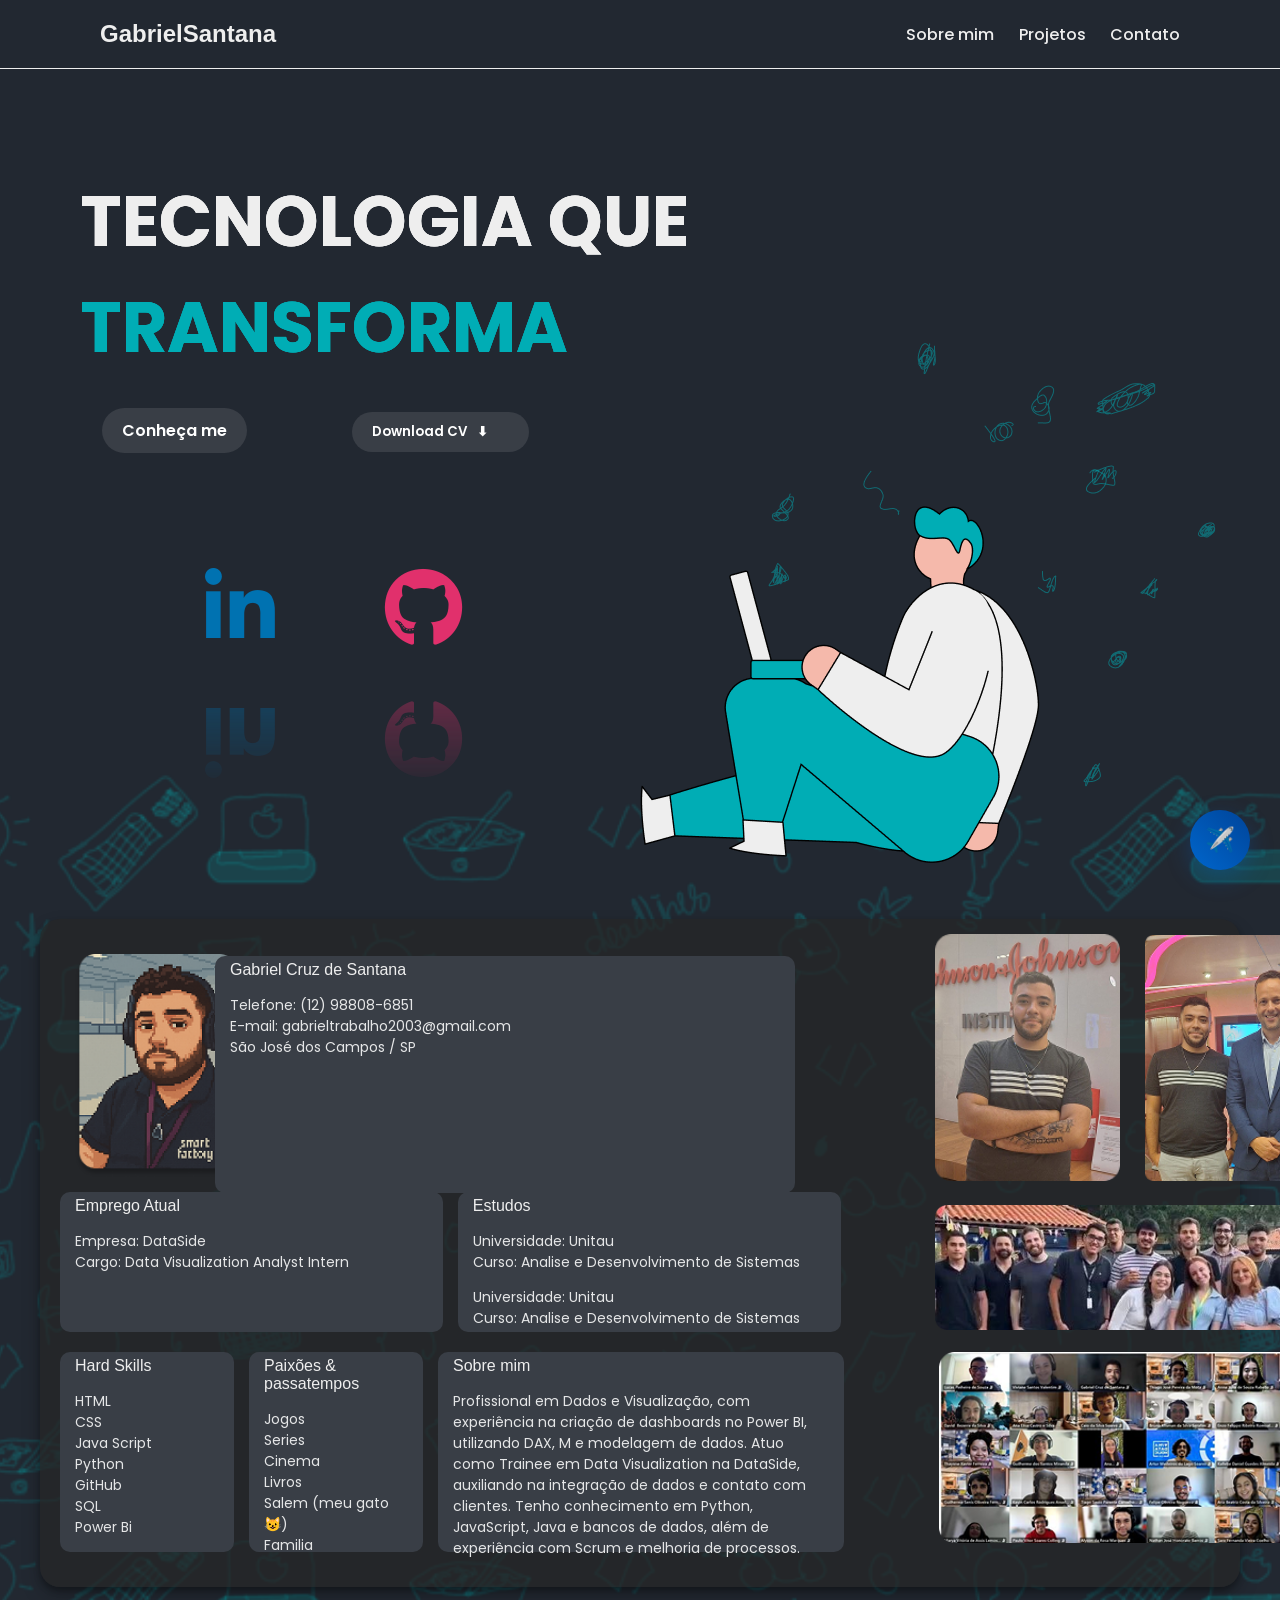
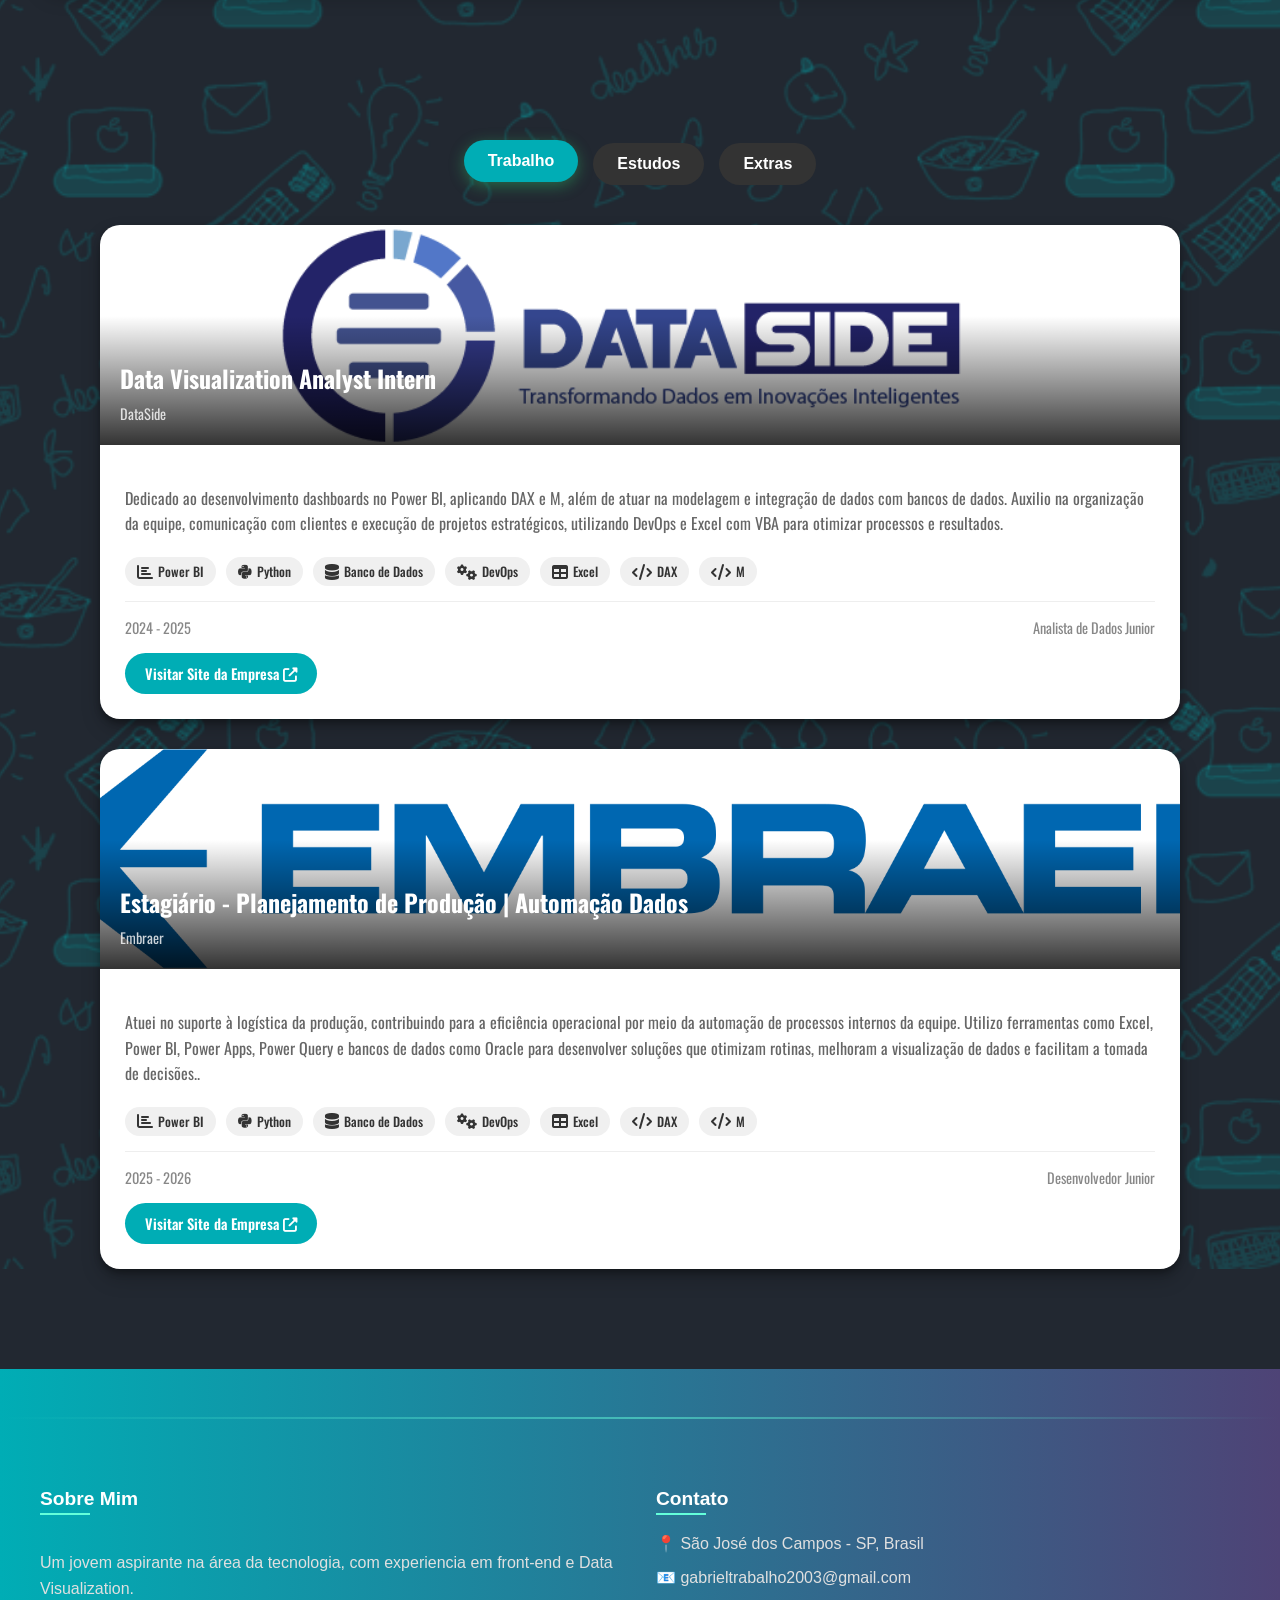
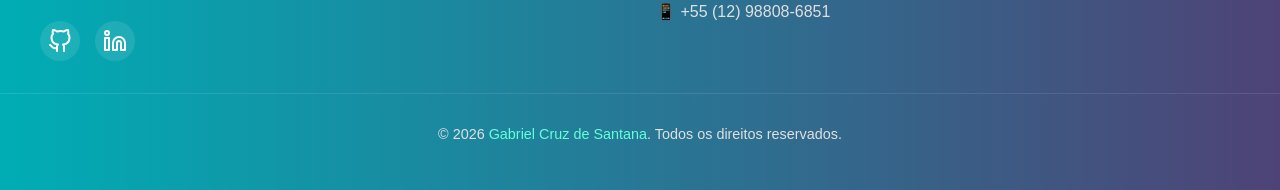
==== commit c177082d: "Update index.html" ====
--- a/index.html
+++ b/index.html
@@ -707,7 +707,7 @@
                                     </div>
                                     
                                     <div class="work-meta">
-                                        <span>2024 - Presente</span>
+                                        <span>2024 - 2025</span>
                                         <span>Analista de Dados Junior</span>
                                     </div>
                                     
@@ -729,17 +729,17 @@
                                         como Oracle para desenvolver soluções que otimizam rotinas, melhoram a visualização de dados e facilitam a tomada de decisões..</p>
                                     
                                     <div class="tech-tags">
-                                        <span class="tech-tag"><i class="fab fa-figma"></i> Figma</span>
-                                        <span class="tech-tag"><i class="fab fa-sketch"></i> Java Script</span>
-                                        <span class="tech-tag"><i class="fa-brands fa-html5"></i> HTML</span>
-                                        <span class="tech-tag"><i class="fa-brands fahon"></i> GIT</span>
+                                       <span class="tech-tag"><i class="fas fa-chart-bar"></i> Power BI</span>
                                         <span class="tech-tag"><i class="fa-brands fa-python"></i> Python</span>
                                         <span class="tech-tag"><i class="fa-solid fa-database"></i> Banco de Dados</span>
-                                        <span class="tech-tag"><i></i> Metodologia Ágil</span>
+                                        <span class="tech-tag"><i class="fas fa-cogs"></i> DevOps</span>
+                                        <span class="tech-tag"><i class="fas fa-table"></i> Excel</span>
+                                        <span class="tech-tag"><i class="fas fa-code"></i> DAX</span>
+                                        <span class="tech-tag"><i class="fas fa-code"></i> M</span>
                                     </div>
                                     
                                     <div class="work-meta">
-                                        <span>2023 - 2024</span>
+                                        <span>2025 - 2026</span>
                                         <span>Desenvolvedor Junior</span>
                                     </div>
                                     
